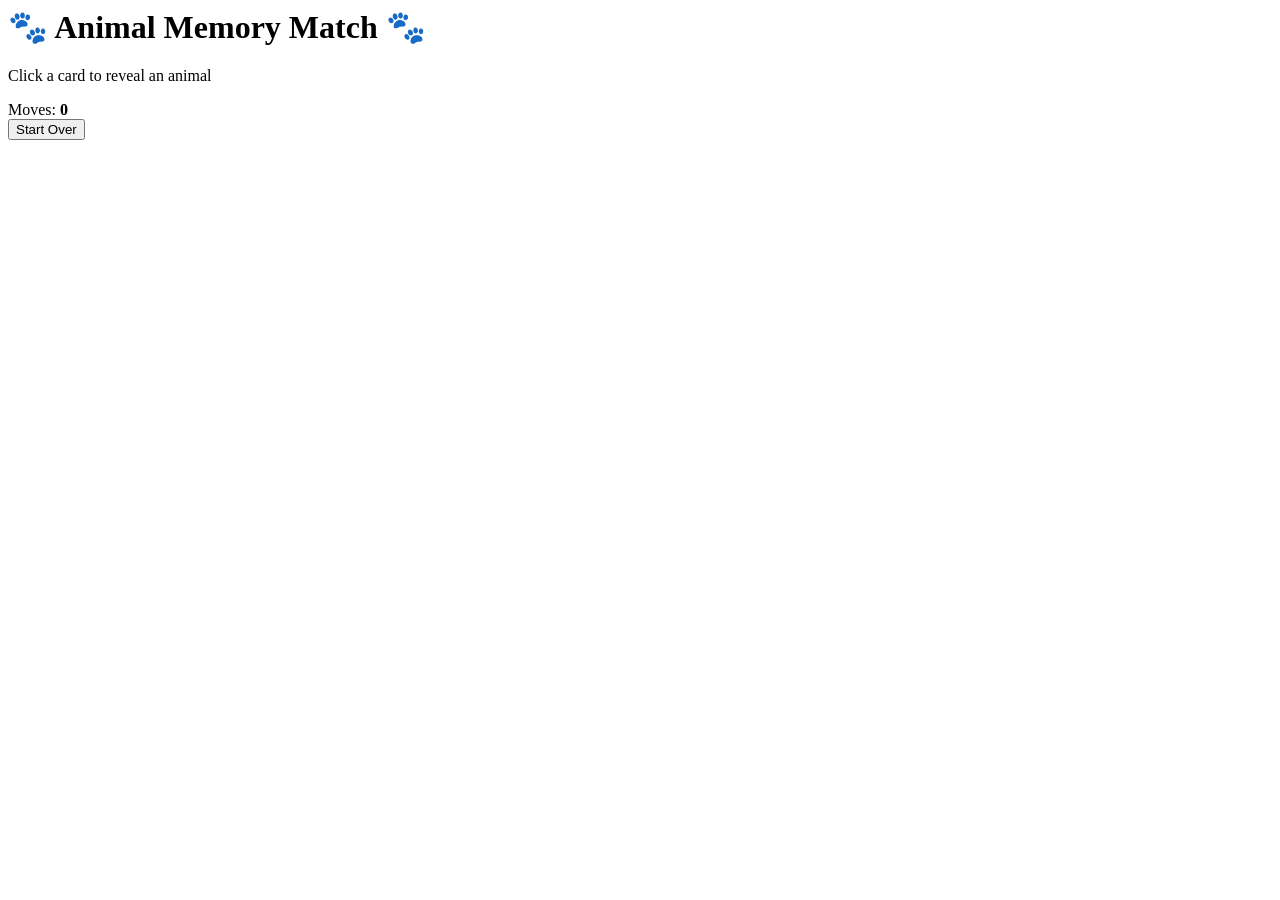
==== index.html @ c44485a2 "Update index.html" ====
<body>

  <h1>🐾 Animal Memory Match 🐾</h1>
  <p class="subtitle">Click a card to reveal an animal</p>

  <div id="gameStatus">
  <h2 id="winMessage" style="display: none;">You won! 🎉</h2>
  <div class="stats">
    <span>Moves: <strong id="moveCount">0</strong></span>
  </div>
  <button id="resetBtn">Start Over</button>
</div>

</body>
</html>
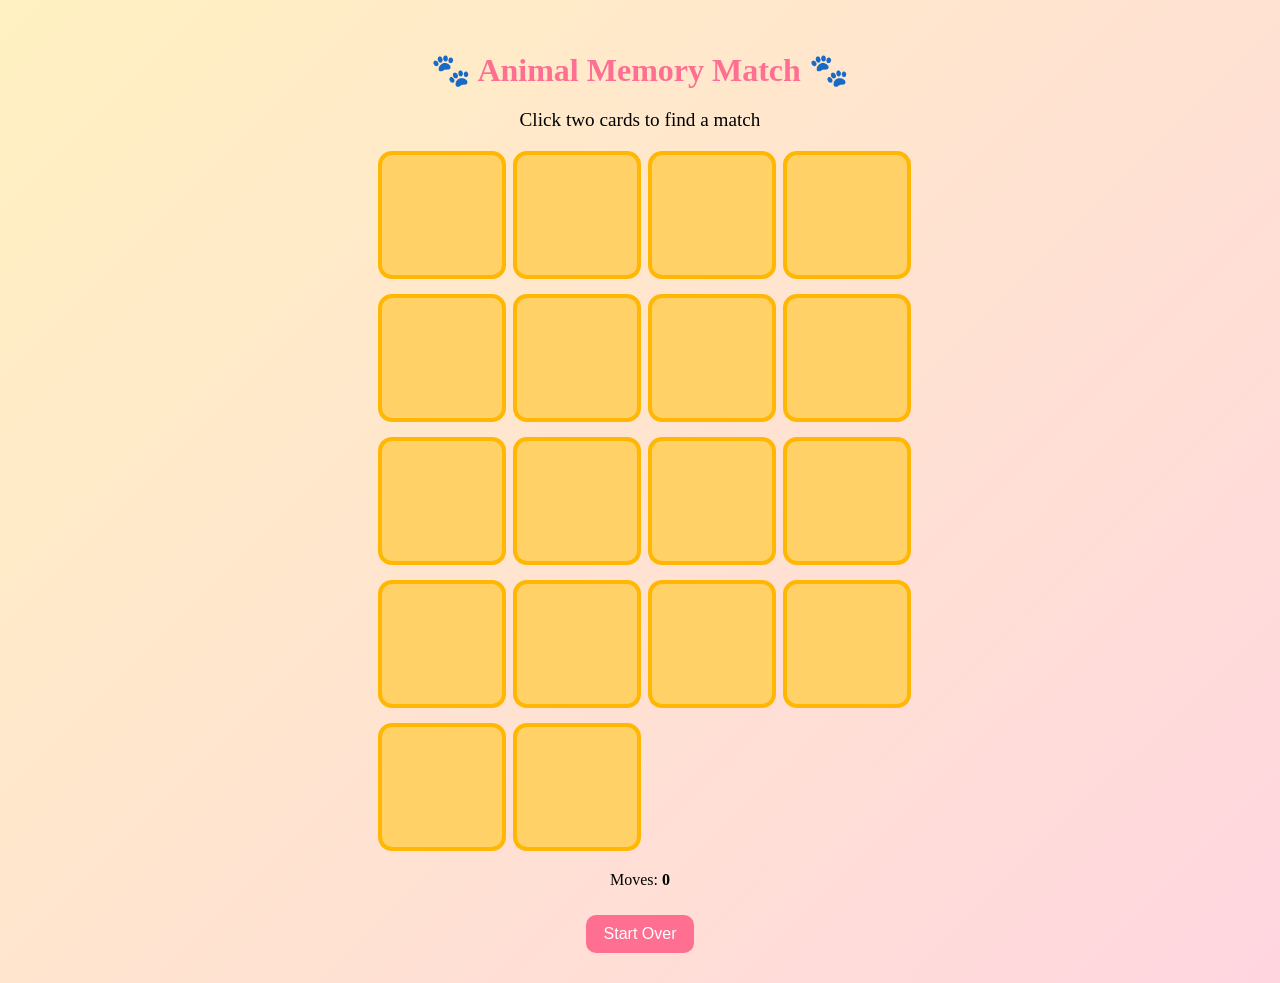
==== commit fd5c0bb6: "Update index.html" ====
--- a/index.html
+++ b/index.html
@@ -1,15 +1,212 @@
+<!DOCTYPE html>
+<html lang="en">
+<head>
+  <meta charset="UTF-8">
+  <title>🐾 Animal Memory Match 🐾</title>
+
+  <style>
+    body {
+      margin: 0;
+      padding: 30px;
+      text-align: center;
+      font-family: "Comic Sans MS", cursive;
+      background: linear-gradient(135deg, #fff1c1, #ffd6e0);
+    }
+
+    h1 {
+      color: #ff6f91;
+      margin-bottom: 10px;
+    }
+
+    .subtitle {
+      font-size: 1.2rem;
+      margin-bottom: 20px;
+    }
+
+    #gameBoard {
+      display: grid;
+      grid-template-columns: repeat(4, 120px);
+      gap: 15px;
+      justify-content: center;
+      margin-top: 20px;
+    }
+
+    .card {
+      width: 120px;
+      height: 120px;
+      background: #ffd166;
+      border-radius: 14px;
+      border: 4px solid #ffb703;
+      cursor: pointer;
+      display: flex;
+      align-items: center;
+      justify-content: center;
+      font-size: 2rem;
+      transition: transform 0.2s;
+    }
+
+    .card:hover {
+      transform: scale(1.05);
+    }
+
+    .card img {
+      width: 100%;
+      height: 100%;
+      border-radius: 10px;
+      object-fit: cover;
+      display: none;
+    }
+
+    .card.flipped img {
+      display: block;
+    }
+
+    .card.matched {
+      pointer-events: none;
+      opacity: 0.6;
+    }
+
+    #gameStatus {
+      margin-top: 20px;
+    }
+
+    #resetBtn {
+      padding: 10px 18px;
+      font-size: 1rem;
+      border-radius: 10px;
+      border: none;
+      background: #ff6f91;
+      color: white;
+      cursor: pointer;
+      margin-top: 10px;
+    }
+
+    #resetBtn:hover {
+      background: #ff4f7a;
+    }
+  </style>
+</head>
+
 <body>
 
   <h1>🐾 Animal Memory Match 🐾</h1>
-  <p class="subtitle">Click a card to reveal an animal</p>
+  <p class="subtitle">Click two cards to find a match</p>
+
+  <div id="gameBoard"></div>
 
   <div id="gameStatus">
-  <h2 id="winMessage" style="display: none;">You won! 🎉</h2>
-  <div class="stats">
-    <span>Moves: <strong id="moveCount">0</strong></span>
+    <h2 id="winMessage" style="display:none;">You won! 🎉</h2>
+    <p>Moves: <strong id="moveCount">0</strong></p>
+    <button id="resetBtn">Start Over</button>
   </div>
-  <button id="resetBtn">Start Over</button>
-</div>
+
+  <script>
+    document.addEventListener("DOMContentLoaded", () => {
+
+      const board = document.getElementById("gameBoard");
+      const moveDisplay = document.getElementById("moveCount");
+      const winMessage = document.getElementById("winMessage");
+      const resetBtn = document.getElementById("resetBtn");
+
+      const animalPool = [
+        "images/crow.jpg",
+        "images/deer.jpg",
+        "images/duck.jpg",
+        "images/fox.jpg",
+        "images/goat.jpg",
+        "images/mouse.jpg",
+        "images/puppy.jpg",
+        "images/rabbit.jpg",
+        "images/raccoon.jpg"
+      ];
+
+      let firstCard = null;
+      let secondCard = null;
+      let lockBoard = false;
+      let moves = 0;
+      let matches = 0;
+
+      function shuffle(array) {
+        return array.sort(() => Math.random() - 0.5);
+      }
+
+      function startGame() {
+        board.innerHTML = "";
+        winMessage.style.display = "none";
+        moves = 0;
+        matches = 0;
+        moveDisplay.textContent = moves;
+        firstCard = null;
+        secondCard = null;
+        lockBoard = false;
+
+        const gameImages = shuffle([...animalPool, ...animalPool]);
+
+        gameImages.forEach(src => {
+          const card = document.createElement("div");
+          card.classList.add("card");
+          card.dataset.image = src;
+
+          const img = document.createElement("img");
+          img.src = src;
+
+          card.appendChild(img);
+          board.appendChild(card);
+
+          card.addEventListener("click", () => flipCard(card));
+        });
+      }
+
+      function flipCard(card) {
+        if (lockBoard || card === firstCard || card.classList.contains("matched")) return;
+
+        card.classList.add("flipped");
+
+        if (!firstCard) {
+          firstCard = card;
+          return;
+        }
+
+        secondCard = card;
+        moves++;
+        moveDisplay.textContent = moves;
+
+        checkMatch();
+      }
+
+      function checkMatch() {
+        const isMatch = firstCard.dataset.image === secondCard.dataset.image;
+
+        if (isMatch) {
+          firstCard.classList.add("matched");
+          secondCard.classList.add("matched");
+          matches++;
+
+          resetTurn();
+
+          if (matches === animalPool.length) {
+            winMessage.style.display = "block";
+          }
+        } else {
+          lockBoard = true;
+          setTimeout(() => {
+            firstCard.classList.remove("flipped");
+            secondCard.classList.remove("flipped");
+            resetTurn();
+          }, 800);
+        }
+      }
+
+      function resetTurn() {
+        [firstCard, secondCard] = [null, null];
+        lockBoard = false;
+      }
+
+      resetBtn.addEventListener("click", startGame);
+
+      startGame();
+    });
+  </script>
 
 </body>
 </html>
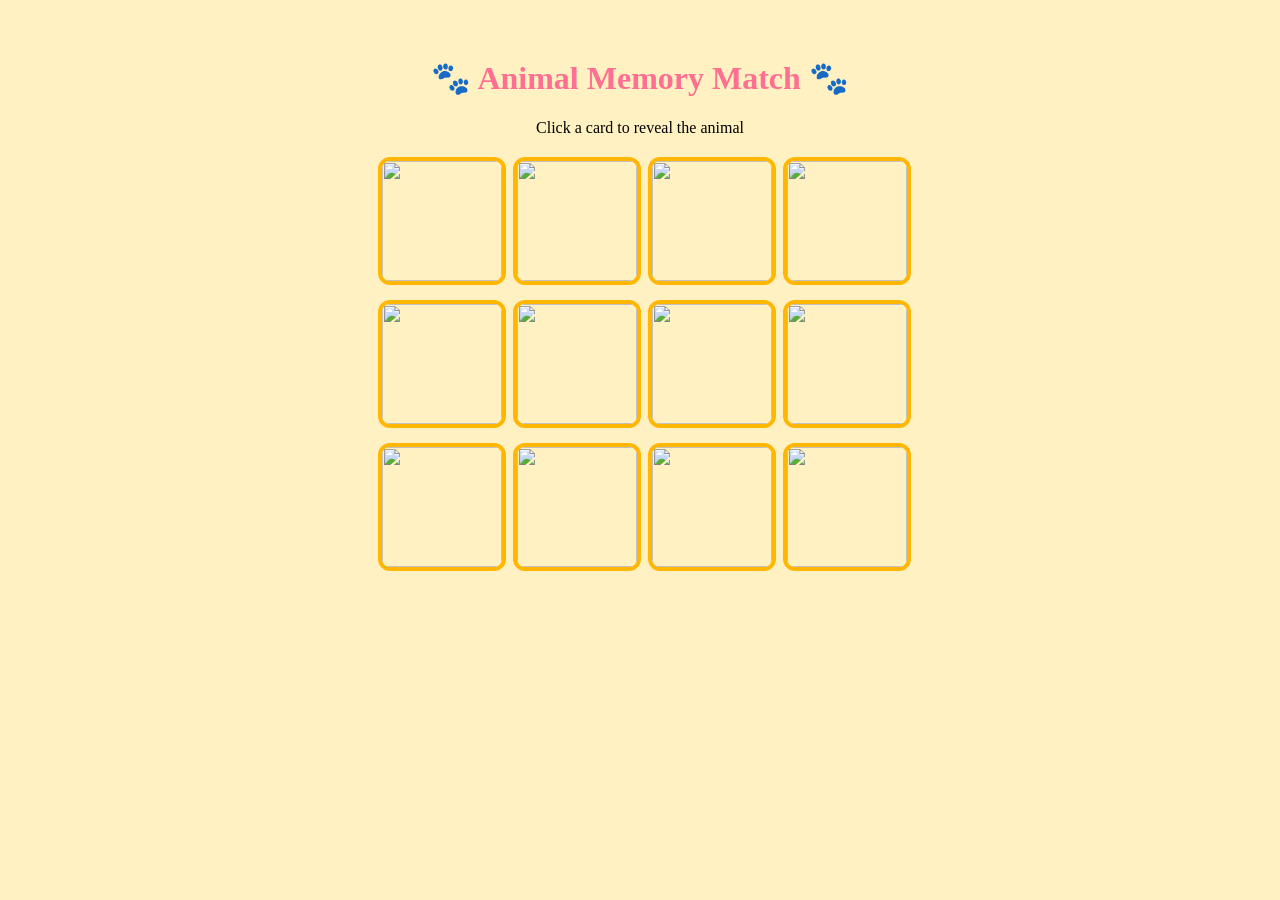
==== commit f77d5aa0: "Update index.html" ====
--- a/index.html
+++ b/index.html
@@ -1,212 +1,114 @@
 <!DOCTYPE html>
 <html lang="en">
 <head>
-  <meta charset="UTF-8">
-  <title>🐾 Animal Memory Match 🐾</title>
+<meta charset="UTF-8">
+<title>Animal Memory Match</title>
 
-  <style>
-    body {
-      margin: 0;
-      padding: 30px;
-      text-align: center;
-      font-family: "Comic Sans MS", cursive;
-      background: linear-gradient(135deg, #fff1c1, #ffd6e0);
-    }
+<style>
+  body {
+    font-family: "Comic Sans MS", cursive;
+    background: #fff1c1;
+    text-align: center;
+    padding: 30px;
+  }
 
-    h1 {
-      color: #ff6f91;
-      margin-bottom: 10px;
-    }
+  h1 {
+    color: #ff6f91;
+  }
 
-    .subtitle {
-      font-size: 1.2rem;
-      margin-bottom: 20px;
-    }
+  #gameBoard {
+    display: grid;
+    grid-template-columns: repeat(4, 120px);
+    gap: 15px;
+    justify-content: center;
+    margin-top: 20px;
+  }
 
-    #gameBoard {
-      display: grid;
-      grid-template-columns: repeat(4, 120px);
-      gap: 15px;
-      justify-content: center;
-      margin-top: 20px;
-    }
-
-    .card {
-      width: 120px;
-      height: 120px;
-      background: #ffd166;
-      border-radius: 14px;
-      border: 4px solid #ffb703;
-      cursor: pointer;
-      display: flex;
-      align-items: center;
-      justify-content: center;
-      font-size: 2rem;
-      transition: transform 0.2s;
-    }
-
-    .card:hover {
-      transform: scale(1.05);
-    }
-
-    .card img {
-      width: 100%;
-      height: 100%;
-      border-radius: 10px;
-      object-fit: cover;
-      display: none;
-    }
-
-    .card.flipped img {
-      display: block;
-    }
-
-    .card.matched {
-      pointer-events: none;
-      opacity: 0.6;
-    }
-
-    #gameStatus {
-      margin-top: 20px;
-    }
-
-    #resetBtn {
-      padding: 10px 18px;
-      font-size: 1rem;
-      border-radius: 10px;
-      border: none;
-      background: #ff6f91;
-      color: white;
-      cursor: pointer;
-      margin-top: 10px;
-    }
-
-    #resetBtn:hover {
-      background: #ff4f7a;
-    }
-  </style>
+  img {
+    width: 120px;
+    height: 120px;
+    border-radius: 12px;
+    border: 4px solid #ffb703;
+    cursor: pointer;
+  }
+</style>
 </head>
 
 <body>
 
-  <h1>🐾 Animal Memory Match 🐾</h1>
-  <p class="subtitle">Click two cards to find a match</p>
+<h1>🐾 Animal Memory Match 🐾</h1>
+<p>Click a card to reveal the animal</p>
 
-  <div id="gameBoard"></div>
+<div id="gameBoard"></div>
 
-  <div id="gameStatus">
-    <h2 id="winMessage" style="display:none;">You won! 🎉</h2>
-    <p>Moves: <strong id="moveCount">0</strong></p>
-    <button id="resetBtn">Start Over</button>
-  </div>
+<script>
+document.addEventListener("DOMContentLoaded", function () {
 
-  <script>
-    document.addEventListener("DOMContentLoaded", () => {
+  const board = document.getElementById("gameBoard");
 
-      const board = document.getElementById("gameBoard");
-      const moveDisplay = document.getElementById("moveCount");
-      const winMessage = document.getElementById("winMessage");
-      const resetBtn = document.getElementById("resetBtn");
+  // -------------------------------
+  // ARRAY 1: BLANK IMAGES (size 12)
+  // -------------------------------
+  const blankImages = [];
+  const blankSrc = "https://via.placeholder.com/120/ffd166/000000?text=🐾";
 
-      const animalPool = [
-        "images/crow.jpg",
-        "images/deer.jpg",
-        "images/duck.jpg",
-        "images/fox.jpg",
-        "images/goat.jpg",
-        "images/mouse.jpg",
-        "images/puppy.jpg",
-        "images/rabbit.jpg",
-        "images/raccoon.jpg"
-      ];
+  // Fill blankImages using a loop
+  for (let i = 0; i < 12; i++) {
+    blankImages[i] = blankSrc;
+  }
 
-      let firstCard = null;
-      let secondCard = null;
-      let lockBoard = false;
-      let moves = 0;
-      let matches = 0;
+  // --------------------------------
+  // ARRAY 2: ACTUAL IMAGES (size 12)
+  // --------------------------------
+  const animals = [
+    "images/crow.jpg",
+    "images/deer.jpg",
+    "images/duck.jpg",
+    "images/fox.jpg",
+    "images/goat.jpg",
+    "images/rabbit.jpg"
+  ];
 
-      function shuffle(array) {
-        return array.sort(() => Math.random() - 0.5);
-      }
+  const actualImages = [];
 
-      function startGame() {
-        board.innerHTML = "";
-        winMessage.style.display = "none";
-        moves = 0;
-        matches = 0;
-        moveDisplay.textContent = moves;
-        firstCard = null;
-        secondCard = null;
-        lockBoard = false;
+  // Create pairs (2 of each = 12)
+  let index = 0;
+  for (let i = 0; i < animals.length; i++) {
+    actualImages[index++] = animals[i];
+    actualImages[index++] = animals[i];
+  }
 
-        const gameImages = shuffle([...animalPool, ...animalPool]);
+  // --------------------------------
+  // RANDOMIZE actualImages positions
+  // --------------------------------
+  for (let i = actualImages.length - 1; i > 0; i--) {
+    const j = Math.floor(Math.random() * (i + 1));
+    let temp = actualImages[i];
+    actualImages[i] = actualImages[j];
+    actualImages[j] = temp;
+  }
 
-        gameImages.forEach(src => {
-          const card = document.createElement("div");
-          card.classList.add("card");
-          card.dataset.image = src;
+  // --------------------------------
+  // DISPLAY BLANK IMAGES USING LOOP
+  // --------------------------------
+  for (let i = 0; i < blankImages.length; i++) {
 
-          const img = document.createElement("img");
-          img.src = src;
+    const img = document.createElement("img");
+    img.src = blankImages[i];
 
-          card.appendChild(img);
-          board.appendChild(card);
+    // Store index so we know which actual image to reveal
+    img.dataset.index = i;
 
-          card.addEventListener("click", () => flipCard(card));
-        });
-      }
+    img.addEventListener("click", function () {
+      const idx = this.dataset.index;
+      this.src = actualImages[idx];
+    });
 
-      function flipCard(card) {
-        if (lockBoard || card === firstCard || card.classList.contains("matched")) return;
+    board.appendChild(img);
+  }
 
-        card.classList.add("flipped");
-
-        if (!firstCard) {
-          firstCard = card;
-          return;
-        }
-
-        secondCard = card;
-        moves++;
-        moveDisplay.textContent = moves;
-
-        checkMatch();
-      }
-
-      function checkMatch() {
-        const isMatch = firstCard.dataset.image === secondCard.dataset.image;
-
-        if (isMatch) {
-          firstCard.classList.add("matched");
-          secondCard.classList.add("matched");
-          matches++;
-
-          resetTurn();
-
-          if (matches === animalPool.length) {
-            winMessage.style.display = "block";
-          }
-        } else {
-          lockBoard = true;
-          setTimeout(() => {
-            firstCard.classList.remove("flipped");
-            secondCard.classList.remove("flipped");
-            resetTurn();
-          }, 800);
-        }
-      }
-
-      function resetTurn() {
-        [firstCard, secondCard] = [null, null];
-        lockBoard = false;
-      }
-
-      resetBtn.addEventListener("click", startGame);
-
-      startGame();
-    });
-  </script>
+});
+</script>
 
 </body>
 </html>
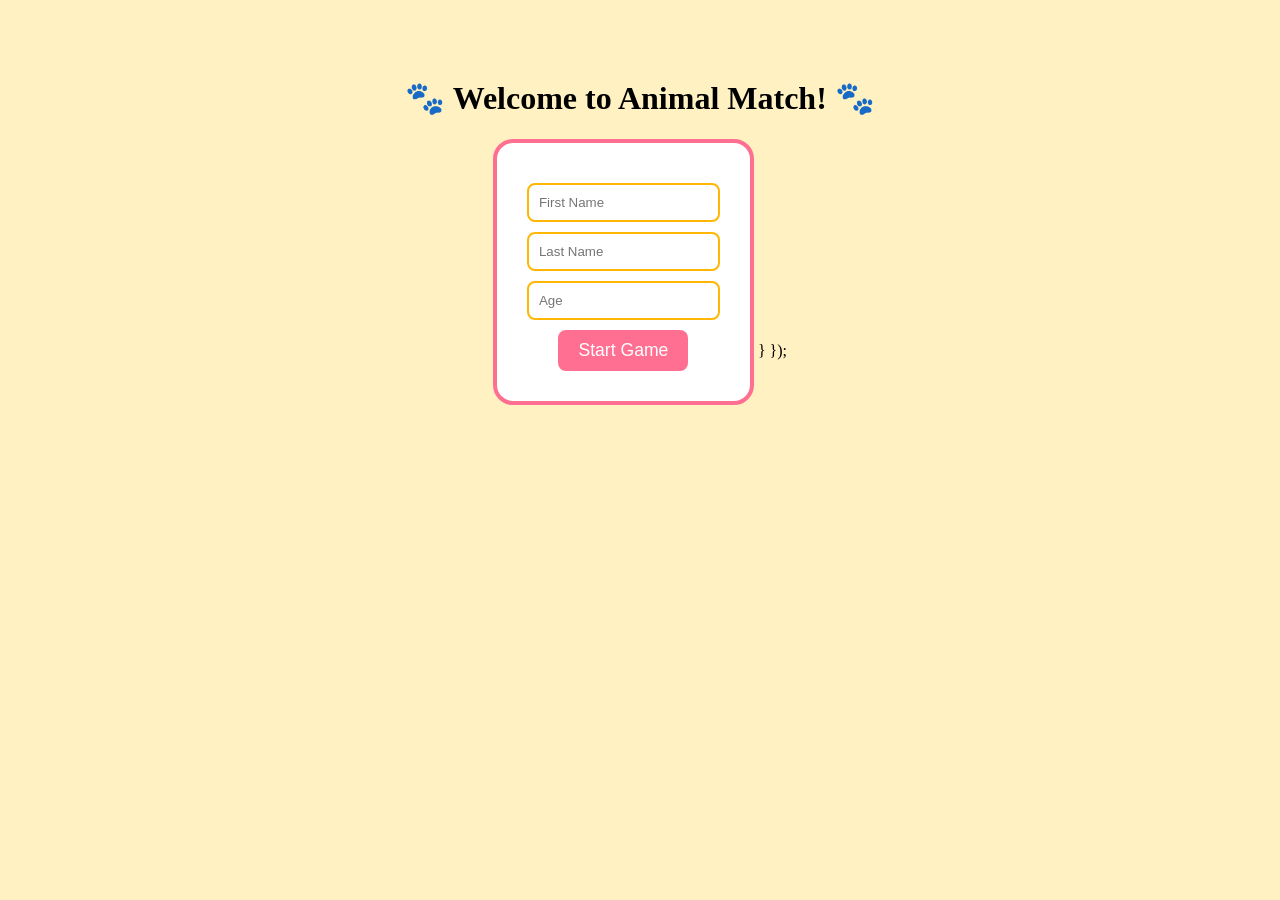
==== commit ae42a8bb: "Revamp HTML structure for Animal Match game" ====
--- a/index.html
+++ b/index.html
@@ -1,110 +1,49 @@
 <!DOCTYPE html>
 <html lang="en">
 <head>
-<meta charset="UTF-8">
-<title>Animal Memory Match</title>
+    <meta charset="UTF-8">
+    <title>Setup - Animal Match</title>
+    <style>
+        body { font-family: "Comic Sans MS", cursive; background: #fff1c1; text-align: center; padding: 50px; }
+        .setup-card { background: white; padding: 30px; border-radius: 20px; display: inline-block; border: 4px solid #ff6f91; }
+        input { display: block; margin: 10px auto; padding: 10px; border-radius: 8px; border: 2px solid #ffb703; }
+        button { background: #ff6f91; color: white; border: none; padding: 10px 20px; border-radius: 8px; cursor: pointer; font-size: 1.1em; }
+        button:hover { background: #ffb703; }
+    </style>
+</head>
+<body>
+    <h1>🐾 Welcome to Animal Match! 🐾</h1>
+    <div class="setup-card">
+        <input type="text" id="fname" placeholder="First Name">
+        <input type="text" id="lname" placeholder="Last Name">
+        <input type="number" id="age" placeholder="Age">
+        <button onclick="startGame()">Start Game</button>
+    </div>
 
-<style>
-  body {
-    font-family: "Comic Sans MS", cursive;
-    background: #fff1c1;
-    text-align: center;
-    padding: 30px;
-  }
+    <script>
+        function startGame() {
+            const firstName = document.getElementById('fname').value;
+            const lastName = document.getElementById('lname').value;
+            const age = document.getElementById('age').value;
 
-  h1 {
-    color: #ff6f91;
-  }
+            if (!firstName || !lastName || !age) {
+                alert("Please fill in all fields!");
+                return;
+            }
 
-  #gameBoard {
-    display: grid;
-    grid-template-columns: repeat(4, 120px);
-    gap: 15px;
-    justify-content: center;
-    margin-top: 20px;
-  }
+            const player = {
+                firstName: firstName,
+                lastName: lastName,
+                age: age,
+                attempts: 0
+            };
 
-  img {
-    width: 120px;
-    height: 120px;
-    border-radius: 12px;
-    border: 4px solid #ffb703;
-    cursor: pointer;
-  }
-</style>
-</head>
-
-<body>
-
-<h1>🐾 Animal Memory Match 🐾</h1>
-<p>Click a card to reveal the animal</p>
-
-<div id="gameBoard"></div>
-
-<script>
-document.addEventListener("DOMContentLoaded", function () {
-
-  const board = document.getElementById("gameBoard");
-
-  // -------------------------------
-  // ARRAY 1: BLANK IMAGES (size 12)
-  // -------------------------------
-  const blankImages = [];
-  const blankSrc = "https://via.placeholder.com/120/ffd166/000000?text=🐾";
-
-  // Fill blankImages using a loop
-  for (let i = 0; i < 12; i++) {
-    blankImages[i] = blankSrc;
-  }
-
-  // --------------------------------
-  // ARRAY 2: ACTUAL IMAGES (size 12)
-  // --------------------------------
-  const animals = [
-    "images/crow.jpg",
-    "images/deer.jpg",
-    "images/duck.jpg",
-    "images/fox.jpg",
-    "images/goat.jpg",
-    "images/rabbit.jpg"
-  ];
-
-  const actualImages = [];
-
-  // Create pairs (2 of each = 12)
-  let index = 0;
-  for (let i = 0; i < animals.length; i++) {
-    actualImages[index++] = animals[i];
-    actualImages[index++] = animals[i];
-  }
-
-  // --------------------------------
-  // RANDOMIZE actualImages positions
-  // --------------------------------
-  for (let i = actualImages.length - 1; i > 0; i--) {
-    const j = Math.floor(Math.random() * (i + 1));
-    let temp = actualImages[i];
-    actualImages[i] = actualImages[j];
-    actualImages[j] = temp;
-  }
-
-  // --------------------------------
-  // DISPLAY BLANK IMAGES USING LOOP
-  // --------------------------------
-  for (let i = 0; i < blankImages.length; i++) {
-
-    const img = document.createElement("img");
-    img.src = blankImages[i];
-
-    // Store index so we know which actual image to reveal
-    img.dataset.index = i;
-
-    img.addEventListener("click", function () {
-      const idx = this.dataset.index;
-      this.src = actualImages[idx];
-    });
-
-    board.appendChild(img);
+            localStorage.setItem('playerData', JSON.stringify(player));
+            window.location.href = 'game.html';
+        }
+    </script>
+</body>
+</html>
   }
 
 });
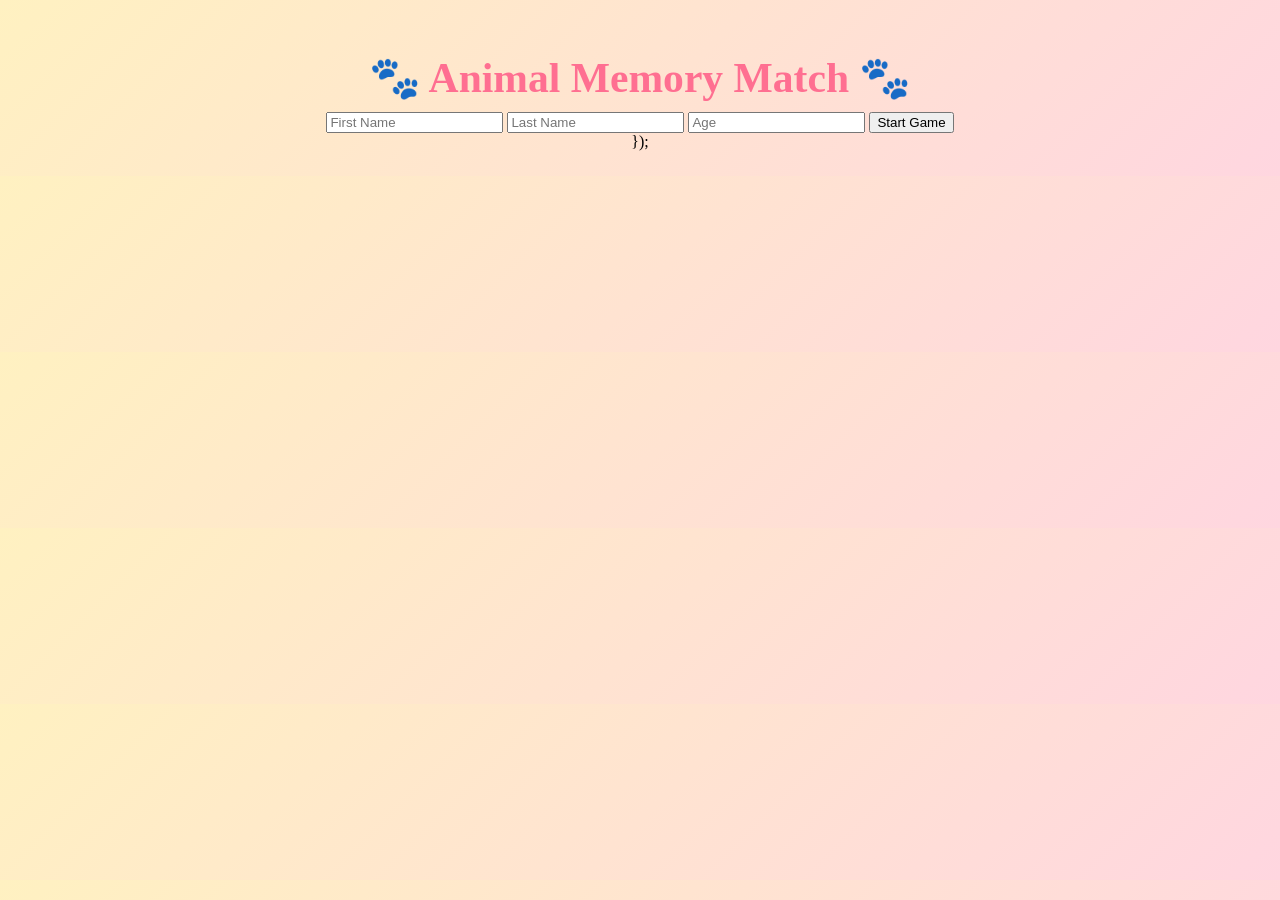
==== commit 845ce723: "Refactor HTML structure and update game title" ====
--- a/index.html
+++ b/index.html
@@ -1,50 +1,42 @@
 <!DOCTYPE html>
 <html lang="en">
 <head>
-    <meta charset="UTF-8">
-    <title>Setup - Animal Match</title>
-    <style>
-        body { font-family: "Comic Sans MS", cursive; background: #fff1c1; text-align: center; padding: 50px; }
-        .setup-card { background: white; padding: 30px; border-radius: 20px; display: inline-block; border: 4px solid #ff6f91; }
-        input { display: block; margin: 10px auto; padding: 10px; border-radius: 8px; border: 2px solid #ffb703; }
-        button { background: #ff6f91; color: white; border: none; padding: 10px 20px; border-radius: 8px; cursor: pointer; font-size: 1.1em; }
-        button:hover { background: #ffb703; }
-    </style>
+  <meta charset="UTF-8">
+  <title>Animal Memory Match - Setup</title>
+  <link rel="stylesheet" href="style.css">
 </head>
 <body>
-    <h1>🐾 Welcome to Animal Match! 🐾</h1>
-    <div class="setup-card">
-        <input type="text" id="fname" placeholder="First Name">
-        <input type="text" id="lname" placeholder="Last Name">
-        <input type="number" id="age" placeholder="Age">
-        <button onclick="startGame()">Start Game</button>
-    </div>
 
-    <script>
-        function startGame() {
-            const firstName = document.getElementById('fname').value;
-            const lastName = document.getElementById('lname').value;
-            const age = document.getElementById('age').value;
+<h1>🐾 Animal Memory Match 🐾</h1>
 
-            if (!firstName || !lastName || !age) {
-                alert("Please fill in all fields!");
-                return;
-            }
+<div class="card">
+  <input id="fname" placeholder="First Name">
+  <input id="lname" placeholder="Last Name">
+  <input id="age" type="number" placeholder="Age">
+  <button onclick="startGame()">Start Game</button>
+</div>
 
-            const player = {
-                firstName: firstName,
-                lastName: lastName,
-                age: age,
-                attempts: 0
-            };
+<script>
+function startGame() {
+  const player = {
+    firstName: fname.value.trim(),
+    lastName: lname.value.trim(),
+    age: age.value,
+    attempts: 0
+  };
 
-            localStorage.setItem('playerData', JSON.stringify(player));
-            window.location.href = 'game.html';
-        }
-    </script>
+  if (!player.firstName || !player.lastName || !player.age) {
+    alert("Please fill out all fields.");
+    return;
+  }
+
+  localStorage.setItem("playerData", JSON.stringify(player));
+  window.location.href = "game.html";
+}
+</script>
+
 </body>
 </html>
-  }
 
 });
 </script>
--- a/style.css
+++ b/style.css
@@ -0,0 +1,42 @@
+body {
+  margin: 0;
+  padding: 25px;
+  text-align: center;
+  font-family: "Comic Sans MS", "Comic Sans", cursive;
+  background: linear-gradient(135deg, #fff1c1, #ffd6e0);
+}
+
+h1 {
+  font-size: 2.6rem;
+  color: #ff6f91;
+  margin-bottom: 10px;
+}
+
+.subtitle {
+  font-size: 1.4rem;
+  color: #333;
+  margin-bottom: 25px;
+}
+
+#gameBoard {
+  display: grid;
+  grid-template-columns: repeat(4, 120px);
+  gap: 16px;
+  justify-content: center;
+}
+
+#gameBoard img {
+  width: 120px;
+  height: 120px;
+  object-fit: cover;
+  border-radius: 14px;
+  border: 4px solid #ffb703;
+  background: white;
+  cursor: pointer;
+  transition: transform 0.2s ease, box-shadow 0.2s ease;
+}
+
+#gameBoard img:hover {
+  transform: scale(1.05);
+  box-shadow: 0 6px 12px rgba(0,0,0,0.25);
+}
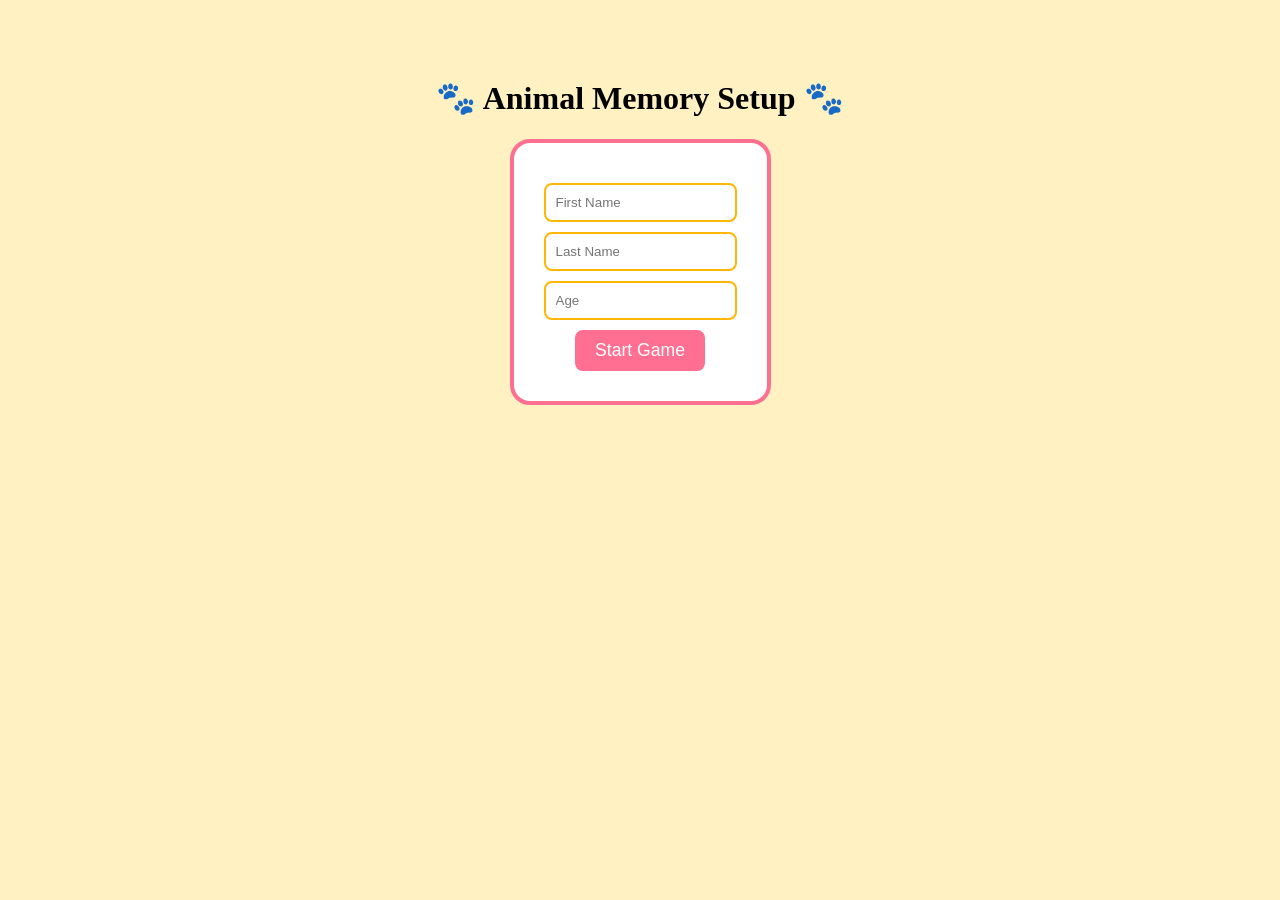
==== commit 495199fd: "Refactor setup page and improve styling" ====
--- a/index.html
+++ b/index.html
@@ -1,45 +1,36 @@
 <!DOCTYPE html>
 <html lang="en">
 <head>
-  <meta charset="UTF-8">
-  <title>Animal Memory Match - Setup</title>
-  <link rel="stylesheet" href="style.css">
+    <meta charset="UTF-8">
+    <title>Setup - Animal Match</title>
+    <style>
+        body { font-family: "Comic Sans MS", cursive; background: #fff1c1; text-align: center; padding: 50px; }
+        .setup-card { background: white; padding: 30px; border-radius: 20px; display: inline-block; border: 4px solid #ff6f91; }
+        input { display: block; margin: 10px auto; padding: 10px; border-radius: 8px; border: 2px solid #ffb703; }
+        button { background: #ff6f91; color: white; border: none; padding: 10px 20px; border-radius: 8px; cursor: pointer; font-size: 1.1em; }
+    </style>
 </head>
 <body>
+    <h1>🐾 Animal Memory Setup 🐾</h1>
+    <div class="setup-card">
+        <input type="text" id="fname" placeholder="First Name">
+        <input type="text" id="lname" placeholder="Last Name">
+        <input type="number" id="age" placeholder="Age">
+        <button onclick="startGame()">Start Game</button>
+    </div>
 
-<h1>🐾 Animal Memory Match 🐾</h1>
+    <script>
+        function startGame() {
+            const f = document.getElementById('fname').value;
+            const l = document.getElementById('lname').value;
+            const a = document.getElementById('age').value;
 
-<div class="card">
-  <input id="fname" placeholder="First Name">
-  <input id="lname" placeholder="Last Name">
-  <input id="age" type="number" placeholder="Age">
-  <button onclick="startGame()">Start Game</button>
-</div>
+            if (!f || !l || !a) return alert("Fill all fields!");
 
-<script>
-function startGame() {
-  const player = {
-    firstName: fname.value.trim(),
-    lastName: lname.value.trim(),
-    age: age.value,
-    attempts: 0
-  };
-
-  if (!player.firstName || !player.lastName || !player.age) {
-    alert("Please fill out all fields.");
-    return;
-  }
-
-  localStorage.setItem("playerData", JSON.stringify(player));
-  window.location.href = "game.html";
-}
-</script>
-
+            const player = { firstName: f, lastName: l, age: a, attempts: 0 };
+            localStorage.setItem('playerData', JSON.stringify(player));
+            window.location.href = 'game.html';
+        }
+    </script>
 </body>
 </html>
-
-});
-</script>
-
-</body>
-</html>
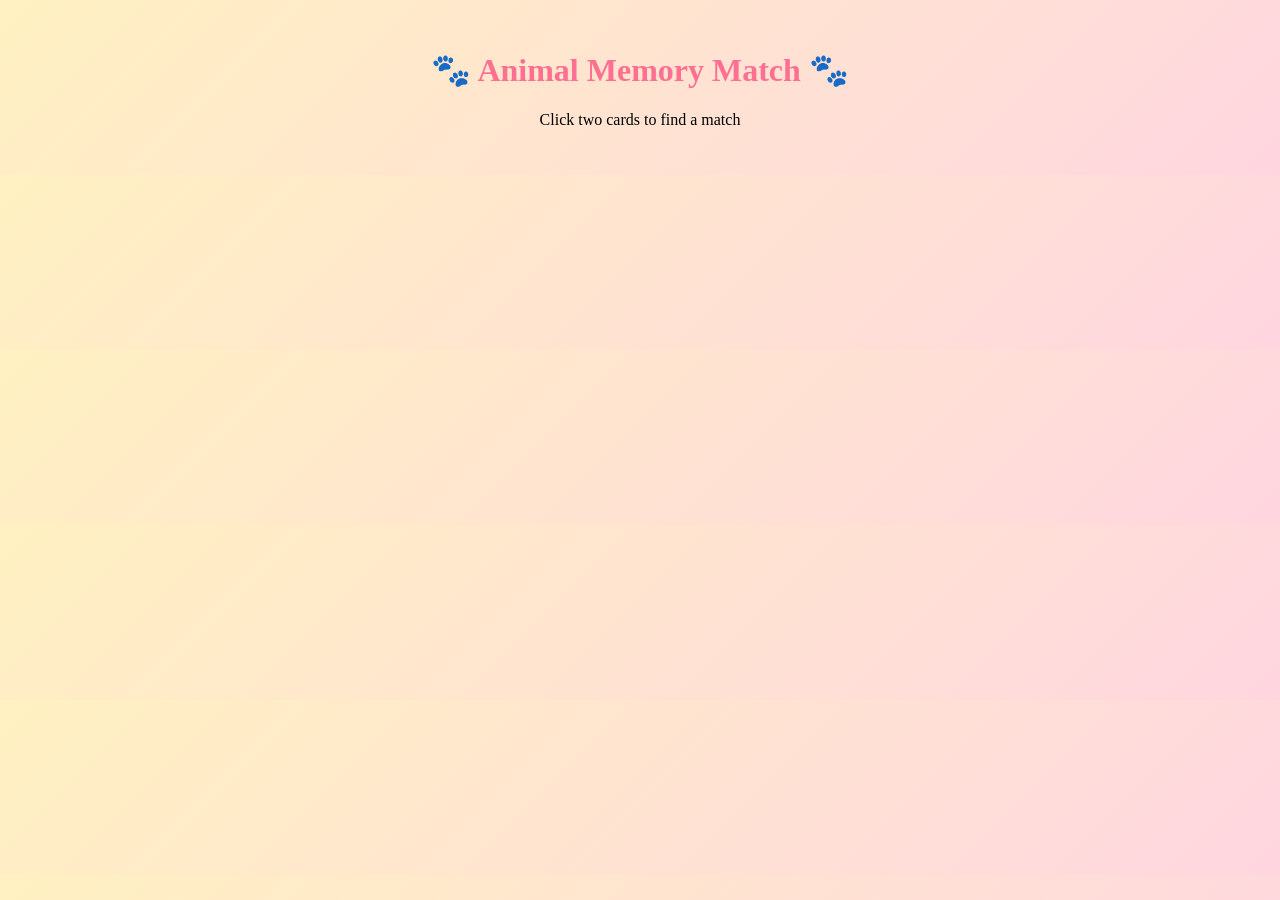
==== commit f1537b68: "Update HTML structure and title for game setup" ====
--- a/index.html
+++ b/index.html
@@ -1,36 +1,17 @@
 <!DOCTYPE html>
 <html lang="en">
 <head>
-    <meta charset="UTF-8">
-    <title>Setup - Animal Match</title>
-    <style>
-        body { font-family: "Comic Sans MS", cursive; background: #fff1c1; text-align: center; padding: 50px; }
-        .setup-card { background: white; padding: 30px; border-radius: 20px; display: inline-block; border: 4px solid #ff6f91; }
-        input { display: block; margin: 10px auto; padding: 10px; border-radius: 8px; border: 2px solid #ffb703; }
-        button { background: #ff6f91; color: white; border: none; padding: 10px 20px; border-radius: 8px; cursor: pointer; font-size: 1.1em; }
-    </style>
+  <meta charset="UTF-8">
+  <title>Animal Memory Match</title>
+  <link rel="stylesheet" href="style.css">
 </head>
 <body>
-    <h1>🐾 Animal Memory Setup 🐾</h1>
-    <div class="setup-card">
-        <input type="text" id="fname" placeholder="First Name">
-        <input type="text" id="lname" placeholder="Last Name">
-        <input type="number" id="age" placeholder="Age">
-        <button onclick="startGame()">Start Game</button>
-    </div>
 
-    <script>
-        function startGame() {
-            const f = document.getElementById('fname').value;
-            const l = document.getElementById('lname').value;
-            const a = document.getElementById('age').value;
+  <h1>🐾 Animal Memory Match 🐾</h1>
+  <p>Click two cards to find a match</p>
 
-            if (!f || !l || !a) return alert("Fill all fields!");
+  <div id="gameBoard"></div>
 
-            const player = { firstName: f, lastName: l, age: a, attempts: 0 };
-            localStorage.setItem('playerData', JSON.stringify(player));
-            window.location.href = 'game.html';
-        }
-    </script>
+  <script src="game.js"></script>
 </body>
 </html>
--- a/style.css
+++ b/style.css
@@ -0,0 +1,68 @@
+body {
+  margin: 0;
+  padding: 30px;
+  font-family: "Comic Sans MS", cursive;
+  background: linear-gradient(135deg, #fff1c1, #ffd6e0);
+  text-align: center;
+}
+
+h1 {
+  color: #ff6f91;
+}
+
+.card {
+  background: white;
+  padding: 30px;
+  border-radius: 20px;
+  border: 4px solid #ff6f91;
+  display: inline-block;
+}
+
+input {
+  display: block;
+  margin: 10px auto;
+  padding: 10px;
+  border-radius: 8px;
+  border: 2px solid #ffb703;
+}
+
+button {
+  padding: 10px 20px;
+  margin: 8px;
+  border-radius: 8px;
+  border: none;
+  cursor: pointer;
+  background: #ff6f91;
+  color: white;
+  font-weight: bold;
+}
+
+.stats {
+  font-size: 1.2rem;
+  margin-bottom: 15px;
+}
+
+#gameBoard {
+  display: grid;
+  grid-template-columns: repeat(4, 120px);
+  gap: 15px;
+  justify-content: center;
+}
+
+#gameBoard img {
+  width: 120px;
+  height: 120px;
+  border-radius: 12px;
+  border: 4px solid #ffb703;
+  cursor: pointer;
+  transition: transform 0.2s;
+}
+
+#gameBoard img:hover {
+  transform: scale(1.05);
+}
+
+.score {
+  font-size: 2.5rem;
+  color: #ffb703;
+}
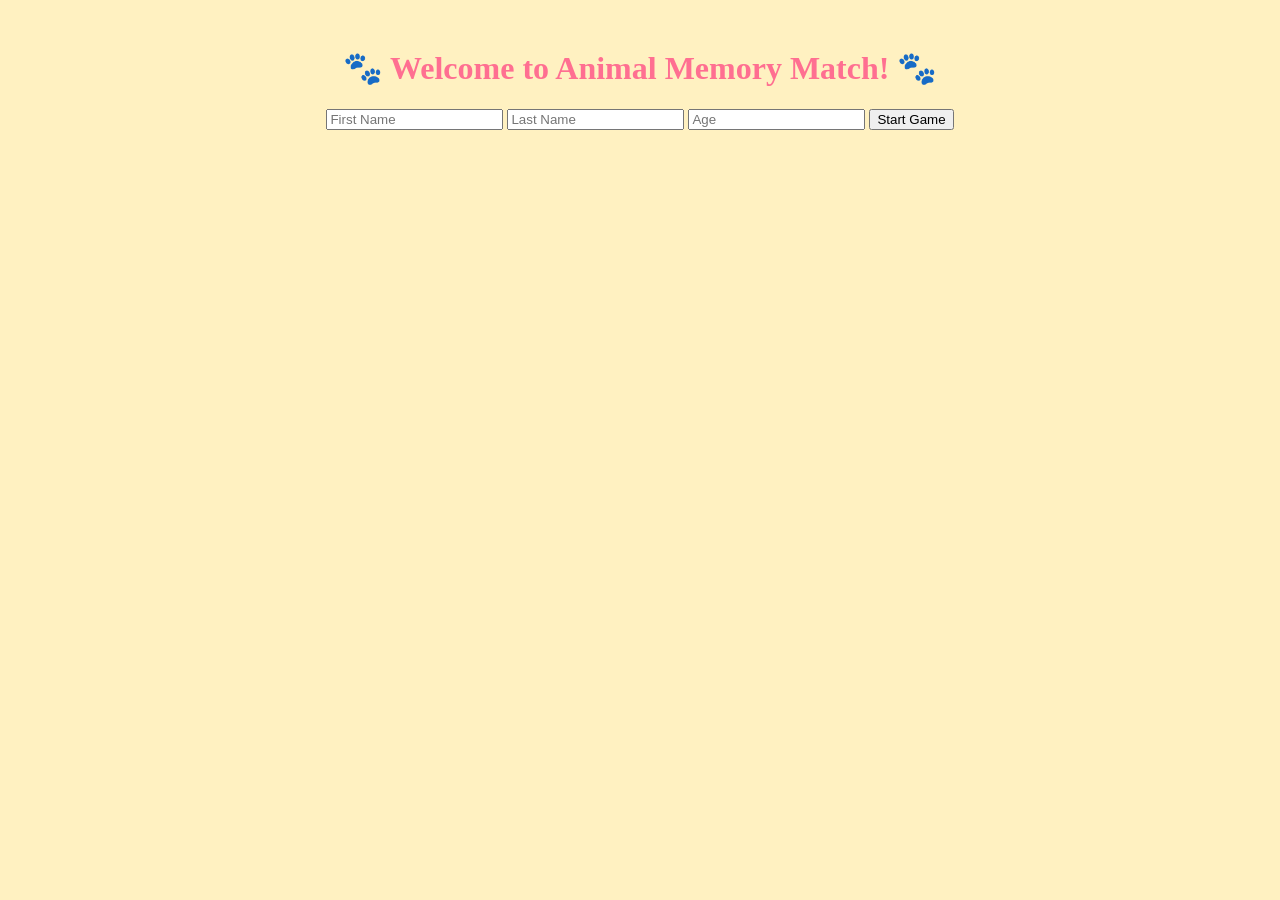
==== commit d2c7955d: "Update title and add player setup form" ====
--- a/index.html
+++ b/index.html
@@ -2,16 +2,39 @@
 <html lang="en">
 <head>
   <meta charset="UTF-8">
-  <title>Animal Memory Match</title>
+  <title>Animal Memory Match - Setup</title>
   <link rel="stylesheet" href="style.css">
 </head>
 <body>
+  <h1>🐾 Welcome to Animal Memory Match! 🐾</h1>
+  <div class="setup-card">
+    <input type="text" id="fname" placeholder="First Name">
+    <input type="text" id="lname" placeholder="Last Name">
+    <input type="number" id="age" placeholder="Age">
+    <button onclick="startGame()">Start Game</button>
+  </div>
 
-  <h1>🐾 Animal Memory Match 🐾</h1>
-  <p>Click two cards to find a match</p>
+  <script>
+    function startGame() {
+      const firstName = document.getElementById('fname').value.trim();
+      const lastName = document.getElementById('lname').value.trim();
+      const age = document.getElementById('age').value.trim();
 
-  <div id="gameBoard"></div>
+      if (!firstName || !lastName || !age || isNaN(age)) {
+        alert("Please fill all fields correctly!");
+        return;
+      }
 
-  <script src="game.js"></script>
+      const player = {
+        firstName: firstName,
+        lastName: lastName,
+        age: Number(age),
+        attempts: 0
+      };
+
+      localStorage.setItem('playerData', JSON.stringify(player));
+      window.location.href = 'game.html';
+    }
+  </script>
 </body>
 </html>
--- a/style.css
+++ b/style.css
@@ -1,68 +1,33 @@
 body {
-  margin: 0;
-  padding: 30px;
   font-family: "Comic Sans MS", cursive;
-  background: linear-gradient(135deg, #fff1c1, #ffd6e0);
+  background: #fff1c1;
   text-align: center;
+  padding: 20px;
 }
 
 h1 {
   color: #ff6f91;
 }
 
-.card {
-  background: white;
-  padding: 30px;
-  border-radius: 20px;
-  border: 4px solid #ff6f91;
-  display: inline-block;
+#gameBoard {
+  display: grid;
+  grid-template-columns: repeat(6, 110px);
+  gap: 15px;
+  justify-content: center;
+  margin-top: 30px;
 }
 
-input {
-  display: block;
-  margin: 10px auto;
-  padding: 10px;
-  border-radius: 8px;
-  border: 2px solid #ffb703;
+.card {
+  width: 110px;
+  height: 110px;
+  border-radius: 12px;
+  border: 4px solid #ffb703;
+  background: #ffd166;
+  cursor: pointer;
 }
 
-button {
-  padding: 10px 20px;
-  margin: 8px;
+.card img {
+  width: 100%;
+  height: 100%;
   border-radius: 8px;
-  border: none;
-  cursor: pointer;
-  background: #ff6f91;
-  color: white;
-  font-weight: bold;
 }
-
-.stats {
-  font-size: 1.2rem;
-  margin-bottom: 15px;
-}
-
-#gameBoard {
-  display: grid;
-  grid-template-columns: repeat(4, 120px);
-  gap: 15px;
-  justify-content: center;
-}
-
-#gameBoard img {
-  width: 120px;
-  height: 120px;
-  border-radius: 12px;
-  border: 4px solid #ffb703;
-  cursor: pointer;
-  transition: transform 0.2s;
-}
-
-#gameBoard img:hover {
-  transform: scale(1.05);
-}
-
-.score {
-  font-size: 2.5rem;
-  color: #ffb703;
-}
